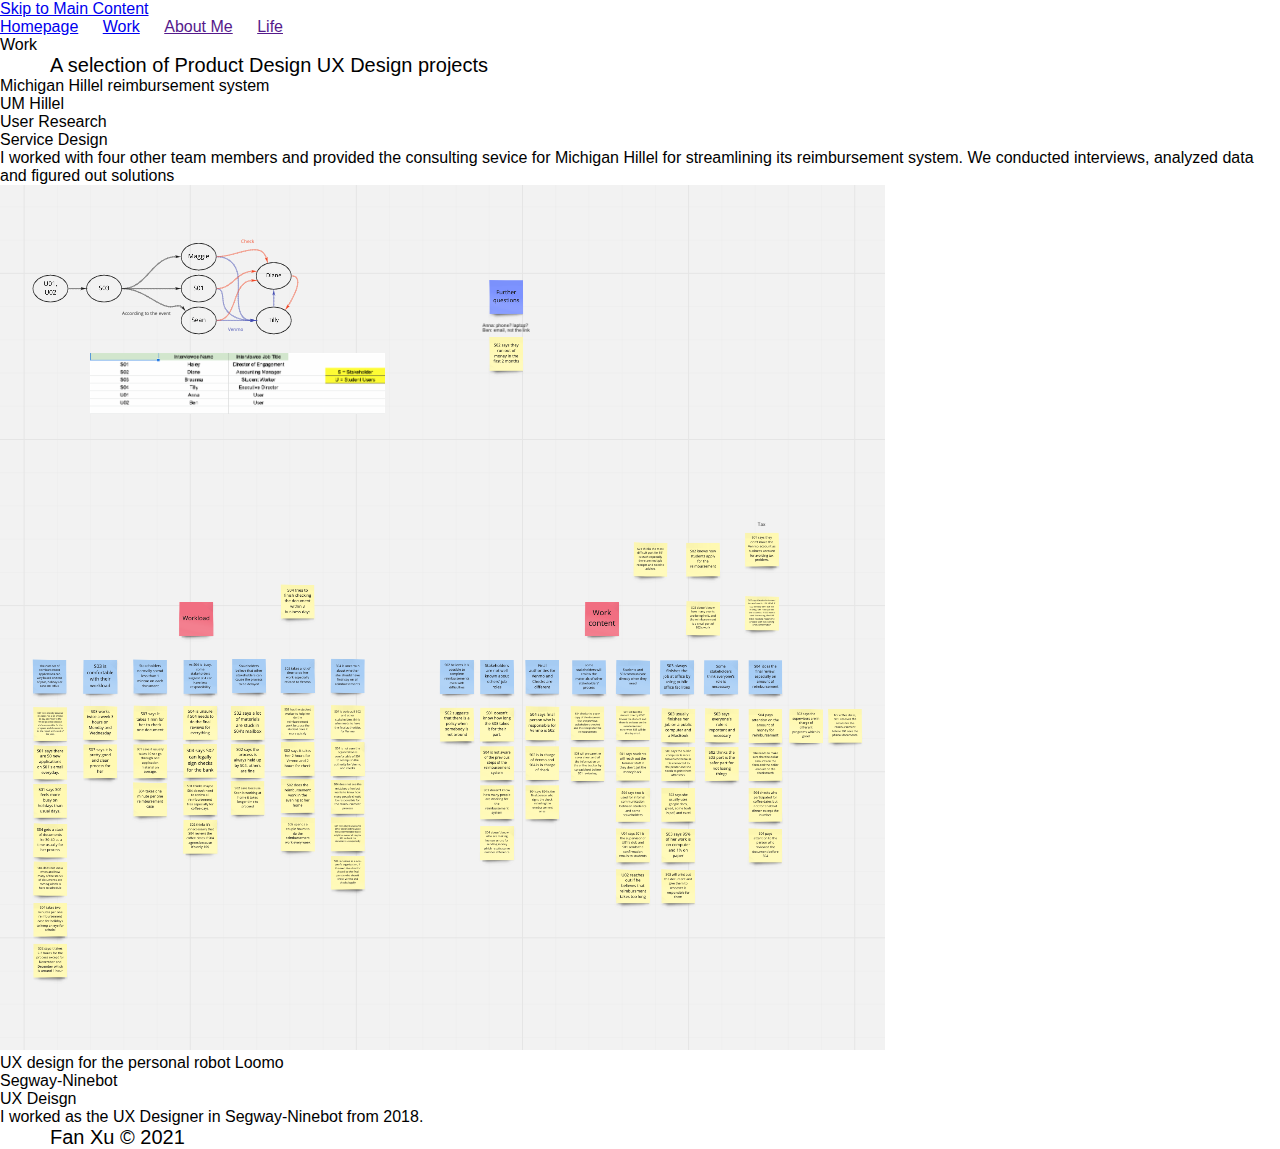
==== work.html @ 148af34f "Add files via upload" ====
<!DOCTYPE html>
<html lang="en">
<head>
    <meta charset="utf-8">
    <meta name="viewport" content="width=device-width, initial-scale=1.0">
    <link rel="stylesheet" type="text/css" href="css/html5reset.css">
    <link rel="stylesheet" type="text/css" href="css/style.css">
    <title>Fan's Portfolio</title>
</head>
<body>
    <a class = "skip" href="#skip">Skip to Main Content</a>
    <header>
        <nav>
            <ul class="nav_links">
                <li class="nav_item"><a href="index.html">Homepage</a></li>
                <li class="nav_item"><a href="work.html">Work</a></li>
                <li class="nav_item"><a href="">About Me</a></li>
                <li class="nav_item"><a href="">Life</a></li>
            </ul>
        </nav>
    </header>

    <main class="container" id="skip">

        <div class="title">
            <h2>Work</h2>
            <p>A selection of Product Design UX Design projects</p>
        </div>

        <div class="info">
            <h3>Michigan Hillel reimbursement system</h3>
            <div class="tags">
                <div class="tag">UM Hillel</div>
                <div class="tag">User Research</div>
                <div class="tags">Service Design</div>
            </div>
            <div class="project-text">I worked with four other team members and provided the consulting sevice for Michigan Hillel for streamlining its reimbursement system. We conducted interviews, analyzed data and figured out solutions</div>    
        </div>

        <div class="project1-image">
            <img src="images/umhillel.png" alt="picture of project 1 process">
        </div>

        <div class="info">
            <h3>UX design for the personal robot Loomo</h3>
            <div class="tags">
                <div class="tag">Segway-Ninebot</div>
                <div class="tags">UX Deisgn</div>
            </div>
            <div class="project-text">I worked as the UX Designer in Segway-Ninebot from 2018. </div>
        </div>

    </main>
    <footer>
        <p>Fan Xu &copy; 2021</p>
    </footer>
</body>
</html>
---- css/style.css ----
html{
    scroll-behavior: smooth;
    font-family:'Nunito', sans-serif;
}

h1{
    font-size: 50px;
    padding: 100px 50px 0 50px;
}

p{
    font-size: 20px;
    padding: 0 50px;
}

.portrait{
    padding: 100px;
}

nav li{
    display: inline;
    padding-right: 20px;
  }
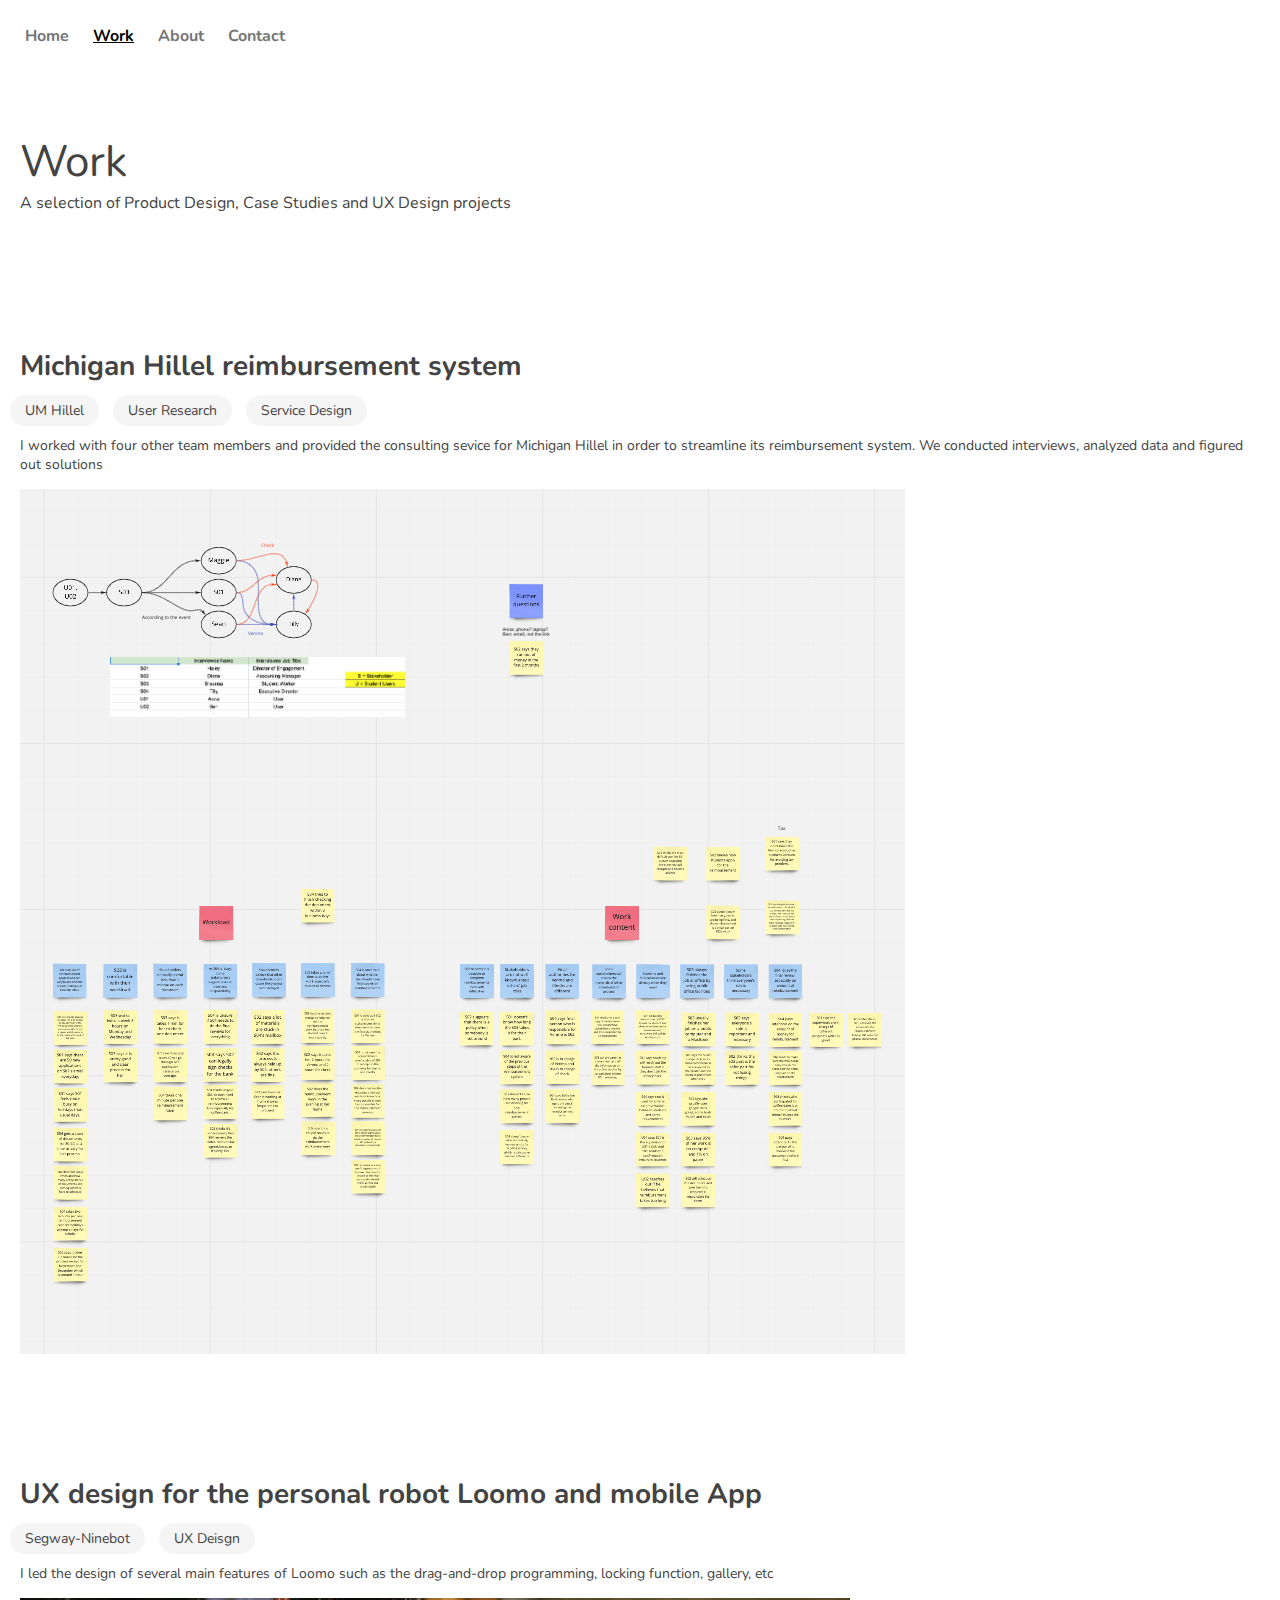
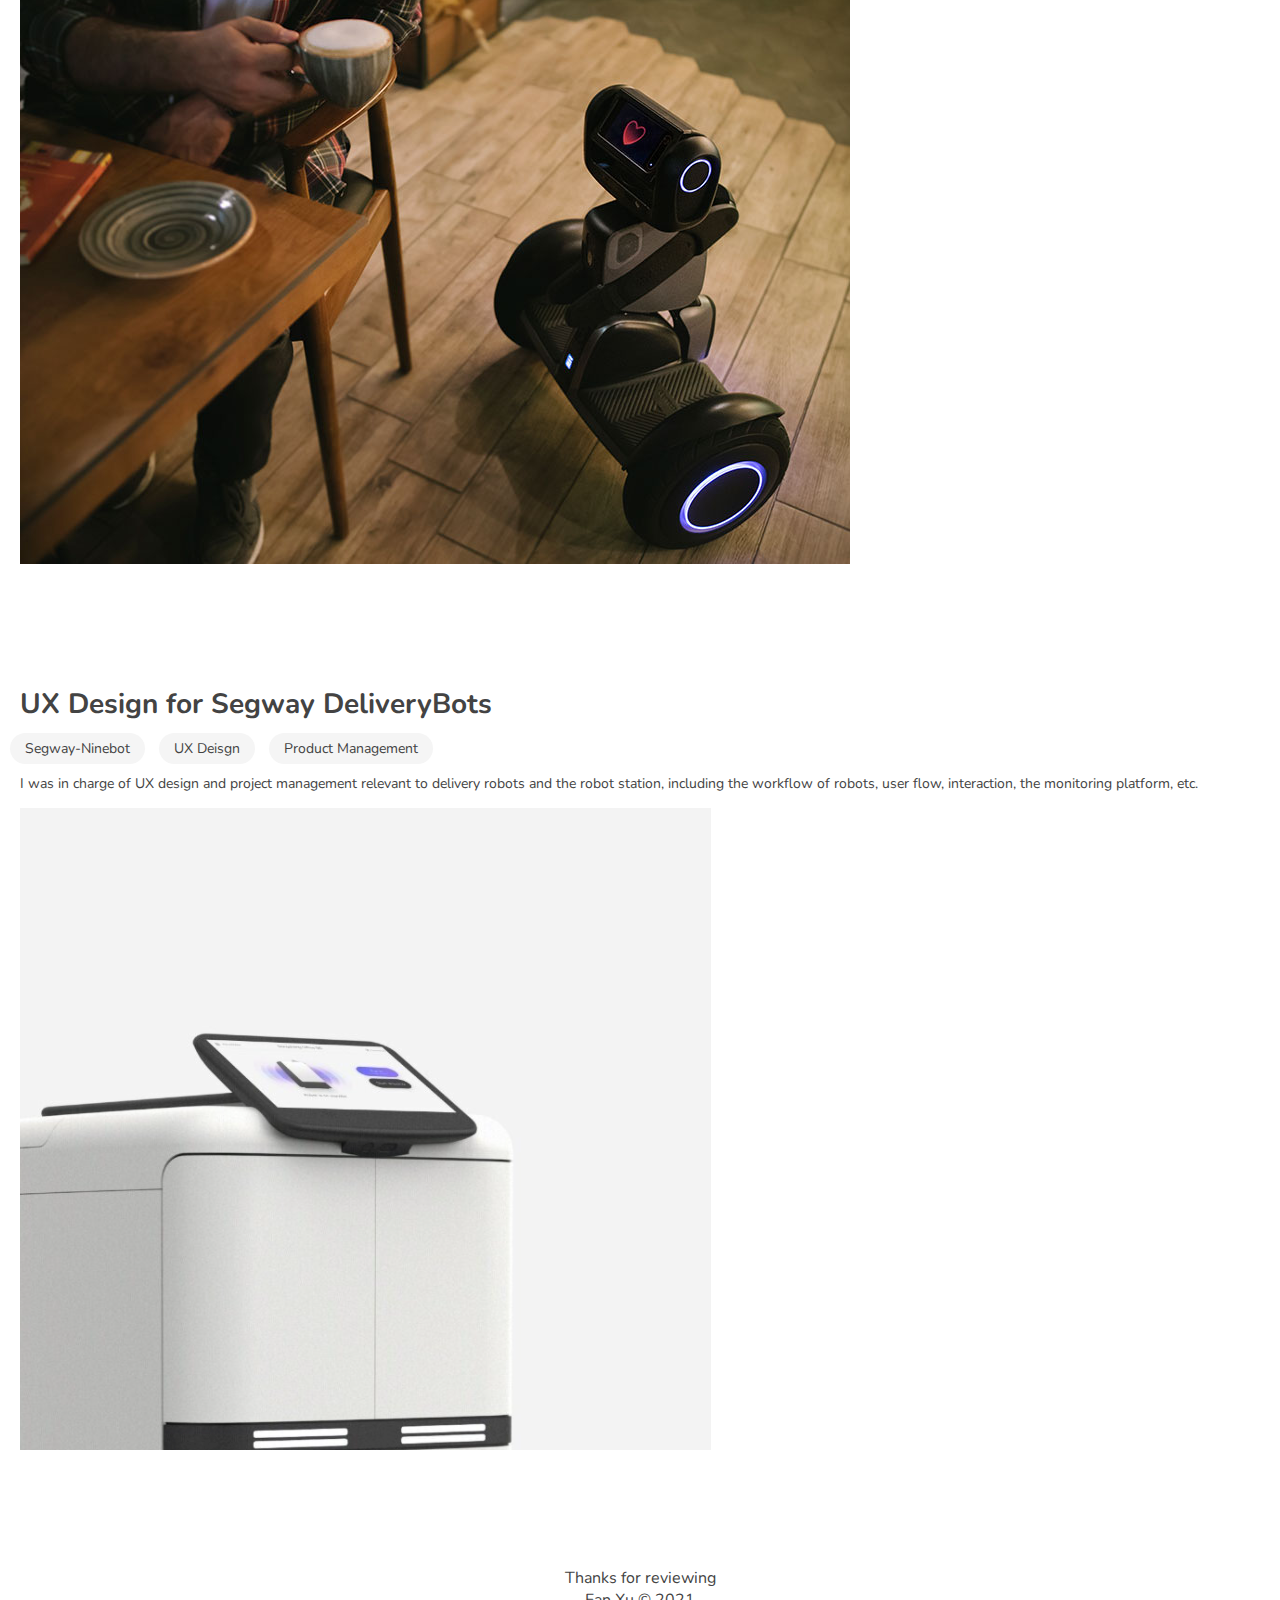
==== commit cc313106: "Add files via upload" ====
--- a/work.html
+++ b/work.html
@@ -4,18 +4,21 @@
     <meta charset="utf-8">
     <meta name="viewport" content="width=device-width, initial-scale=1.0">
     <link rel="stylesheet" type="text/css" href="css/html5reset.css">
+    <link rel="preconnect" href="https://fonts.googleapis.com">
+    <link rel="preconnect" href="https://fonts.gstatic.com" crossorigin>
+    <link href="https://fonts.googleapis.com/css2?family=Alegreya+Sans+SC:ital,wght@0,100;0,300;0,400;0,500;0,700;0,800;0,900;1,100;1,300;1,400;1,500;1,700;1,800;1,900&family=Nunito:wght@300;400&display=swap" rel="stylesheet">    <link rel="stylesheet" type="text/css" href="css/style.css">
     <link rel="stylesheet" type="text/css" href="css/style.css">
-    <title>Fan's Portfolio</title>
+    <title>Work</title>
 </head>
 <body>
     <a class = "skip" href="#skip">Skip to Main Content</a>
     <header>
         <nav>
-            <ul class="nav_links">
-                <li class="nav_item"><a href="index.html">Homepage</a></li>
-                <li class="nav_item"><a href="work.html">Work</a></li>
-                <li class="nav_item"><a href="">About Me</a></li>
-                <li class="nav_item"><a href="">Life</a></li>
+            <ul>
+                <li><a href="index.html">Home</a></li>
+                <li><a class="current_page" href="work.html">Work</a></li>
+                <li><a href="about.html">About</a></li>
+                <li><a href="contact.html">Contact</a></li>
             </ul>
         </nav>
     </header>
@@ -23,35 +26,54 @@
     <main class="container" id="skip">
 
         <div class="title">
-            <h2>Work</h2>
-            <p>A selection of Product Design UX Design projects</p>
+            <h1>Work</h1>
+            <p>A selection of Product Design, Case Studies and UX Design projects</p>
         </div>
 
         <div class="info">
-            <h3>Michigan Hillel reimbursement system</h3>
+            <h2>Michigan Hillel reimbursement system</h2>
             <div class="tags">
                 <div class="tag">UM Hillel</div>
                 <div class="tag">User Research</div>
-                <div class="tags">Service Design</div>
+                <div class="tag">Service Design</div>
             </div>
-            <div class="project-text">I worked with four other team members and provided the consulting sevice for Michigan Hillel for streamlining its reimbursement system. We conducted interviews, analyzed data and figured out solutions</div>    
+            <div class="project_text">I worked with four other team members and provided the consulting sevice for Michigan Hillel in order to streamline its reimbursement system. We conducted interviews, analyzed data and figured out solutions</div>    
         </div>
 
-        <div class="project1-image">
+        <div class="project_image">
             <img src="images/umhillel.png" alt="picture of project 1 process">
         </div>
 
         <div class="info">
-            <h3>UX design for the personal robot Loomo</h3>
+            <h2>UX design for the personal robot Loomo and mobile App</h2>
             <div class="tags">
                 <div class="tag">Segway-Ninebot</div>
-                <div class="tags">UX Deisgn</div>
+                <div class="tag">UX Deisgn</div>
             </div>
-            <div class="project-text">I worked as the UX Designer in Segway-Ninebot from 2018. </div>
+            <div class="project_text">I led the design of several main features of Loomo such as the drag-and-drop programming, locking function, gallery, etc</div>
+        </div>
+
+        <div class="project_image">
+            <img src="images/loomo.jpeg" alt="picture of Loomo">
+        </div>
+
+        <div class="info">
+            <h2>UX Design for Segway DeliveryBots</h2>
+            <div class="tags">
+                <div class="tag">Segway-Ninebot</div>
+                <div class="tag">UX Deisgn</div>
+                <div class="tag">Product Management</div>
+            </div>
+            <div class="project_text">I was in charge of UX design and project management relevant to delivery robots and the robot station, including the workflow of robots, user flow, interaction, the monitoring platform, etc.</div>
+        </div>
+
+        <div class="project_image">
+            <img src="images/deliverybot.png" alt="picture of deliverybot">
         </div>
 
     </main>
     <footer>
+        <p>Thanks for reviewing</p>
         <p>Fan Xu &copy; 2021</p>
     </footer>
 </body>
--- a/css/style.css
+++ b/css/style.css
@@ -1,23 +1,125 @@
 html{
     scroll-behavior: smooth;
     font-family:'Nunito', sans-serif;
+    color: #434343;
 }
 
 h1{
-    font-size: 50px;
-    padding: 100px 50px 0 50px;
+    font-size: 44px;
+    padding: 60px 20px 0 20px;
+}
+
+h2{
+    font-size: 28px;
+    padding: 50px 20px 0 20px;
+    font-weight: bolder;
+}
+
+a{
+    color:#868686;
 }
 
 p{
-    font-size: 20px;
-    padding: 0 50px;
+    font-size: 16px;
+    padding: 0 20px;
+}
+
+.tiny_title{
+    font-size: 14px;
+    padding: 20px 20px 10px 20px;
+    color:#757575
+}
+
+footer{
+    padding: 60px 20px 20px 20px;
+    text-align: center;
+    color: #434343;
 }
 
 .portrait{
-    padding: 100px;
+    padding: 60px 60px 0 60px;
+}
+
+a.skip{
+    background: white;
+    left: 0;
+    padding: 6px;
+    position: absolute;
+    top: -40px;
+    -webkit-transition: top 1s ease-out;
+    transition: top 1s ease-out;
+    z-index: 1;
+    color:black;
+}
+
+a.skip:focus{
+    top:20px;
+    color: black;
+    text-decoration-style: solid;
+  }
+  
+*:focus{
+    border: 2px solid black;
 }
 
 nav li{
     display: inline;
     padding-right: 20px;
-  }+  }
+
+nav{
+    background-color: #ffffff;
+    padding: 25px; 
+}
+
+nav a{
+    text-decoration: none;
+    color:#757575;
+    font-weight: bold;
+    font-size: 16px;
+}
+
+nav a:hover{
+    color:black;
+}
+
+.current_page{
+    color:black;
+    text-decoration: underline;
+}
+
+.container{
+    display:grid;
+    grid-row-gap: 15px;
+}
+
+.title{
+    height: 210px;
+}
+
+.tags{
+    display: inline-block;
+}
+
+.tag {
+    display: inline-block;
+    margin: 10px 0 10px 10px;
+    padding: 6px 15px;
+    border-radius: 40px;
+    background-color: #f5f5f5;
+    color: #434343;
+    font-size: 14px;
+}
+
+.project_text{
+    padding: 0 20px;
+    font-size: 14px;
+}
+
+.project_image{
+    margin: 0px 20px 50px 20px;
+}
+
+.cat_image{
+    padding: 0 20px;
+}--- a/css/style.css
+++ b/css/style.css
@@ -1,23 +1,125 @@
 html{
     scroll-behavior: smooth;
     font-family:'Nunito', sans-serif;
+    color: #434343;
 }
 
 h1{
-    font-size: 50px;
-    padding: 100px 50px 0 50px;
+    font-size: 44px;
+    padding: 60px 20px 0 20px;
+}
+
+h2{
+    font-size: 28px;
+    padding: 50px 20px 0 20px;
+    font-weight: bolder;
+}
+
+a{
+    color:#868686;
 }
 
 p{
-    font-size: 20px;
-    padding: 0 50px;
+    font-size: 16px;
+    padding: 0 20px;
+}
+
+.tiny_title{
+    font-size: 14px;
+    padding: 20px 20px 10px 20px;
+    color:#757575
+}
+
+footer{
+    padding: 60px 20px 20px 20px;
+    text-align: center;
+    color: #434343;
 }
 
 .portrait{
-    padding: 100px;
+    padding: 60px 60px 0 60px;
+}
+
+a.skip{
+    background: white;
+    left: 0;
+    padding: 6px;
+    position: absolute;
+    top: -40px;
+    -webkit-transition: top 1s ease-out;
+    transition: top 1s ease-out;
+    z-index: 1;
+    color:black;
+}
+
+a.skip:focus{
+    top:20px;
+    color: black;
+    text-decoration-style: solid;
+  }
+  
+*:focus{
+    border: 2px solid black;
 }
 
 nav li{
     display: inline;
     padding-right: 20px;
-  }+  }
+
+nav{
+    background-color: #ffffff;
+    padding: 25px; 
+}
+
+nav a{
+    text-decoration: none;
+    color:#757575;
+    font-weight: bold;
+    font-size: 16px;
+}
+
+nav a:hover{
+    color:black;
+}
+
+.current_page{
+    color:black;
+    text-decoration: underline;
+}
+
+.container{
+    display:grid;
+    grid-row-gap: 15px;
+}
+
+.title{
+    height: 210px;
+}
+
+.tags{
+    display: inline-block;
+}
+
+.tag {
+    display: inline-block;
+    margin: 10px 0 10px 10px;
+    padding: 6px 15px;
+    border-radius: 40px;
+    background-color: #f5f5f5;
+    color: #434343;
+    font-size: 14px;
+}
+
+.project_text{
+    padding: 0 20px;
+    font-size: 14px;
+}
+
+.project_image{
+    margin: 0px 20px 50px 20px;
+}
+
+.cat_image{
+    padding: 0 20px;
+}